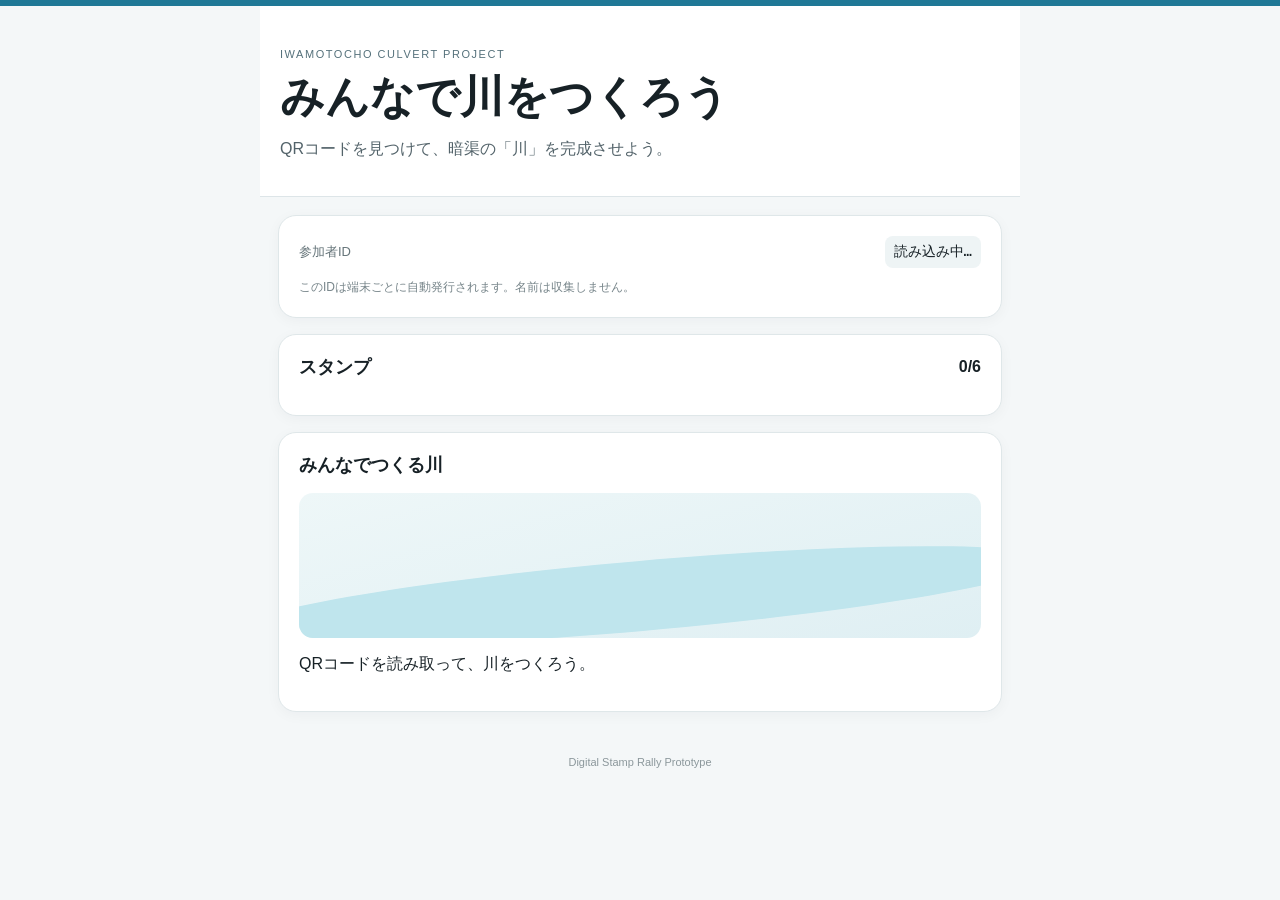
==== index.html @ b782881d "Add files via upload" ====
<!doctype html>
<html lang="ja">
<head>
  <meta charset="utf-8">
  <meta name="viewport" content="width=device-width,initial-scale=1,viewport-fit=cover">
  <meta name="theme-color" content="#ffffff">
  <title>みんなで川をつくろう｜デジタルスタンプラリー</title>
  <link rel="stylesheet" href="style.css">
</head>
<body>
<header class="hero">
  <p class="eyebrow">IWAMOTOCHO CULVERT PROJECT</p>
  <h1>みんなで川をつくろう</h1>
  <p>QRコードを見つけて、暗渠の「川」を完成させよう。</p>
</header>

<main class="container">
  <section class="card">
    <div class="status-row">
      <span>参加者ID</span>
      <code id="participantId">読み込み中…</code>
    </div>
    <p class="small">このIDは端末ごとに自動発行されます。名前は収集しません。</p>
  </section>

  <section class="card">
    <div class="progress-head">
      <h2>スタンプ</h2>
      <strong><span id="count">0</span>/<span id="total">6</span></strong>
    </div>
    <div id="stamps" class="stamps"></div>
  </section>

  <section class="card river-card">
    <h2>みんなでつくる川</h2>
    <div id="river" class="river" aria-label="取得したスタンプに応じて川の要素が増えます"></div>
    <p id="riverMessage">QRコードを読み取って、川をつくろう。</p>
  </section>

  <section id="notice" class="notice hidden"></section>
</main>

<footer>Digital Stamp Rally Prototype</footer>
<script src="js/config.js"></script>
<script src="js/app.js"></script>
</body>
</html>
---- style.css ----
*{box-sizing:border-box}body{margin:0;background:#f4f7f8;color:#172126;font-family:-apple-system,BlinkMacSystemFont,"Hiragino Sans","Yu Gothic",sans-serif}body:before{content:"";display:block;height:6px;background:#1f7896}.hero{padding:42px 20px 34px;background:white;border-bottom:1px solid #dde5e8}.hero,.container{max-width:760px;margin:auto}.eyebrow{font-size:11px;letter-spacing:.14em;color:#55717b;margin:0 0 12px}.hero h1{font-size:clamp(28px,7vw,44px);margin:0 0 12px;line-height:1.15}.hero p:last-child{margin:0;color:#53636a;line-height:1.7}.container{padding:18px}.card{background:#fff;border:1px solid #dfe7e9;border-radius:18px;padding:20px;margin-bottom:16px;box-shadow:0 3px 14px #1020270a}.status-row,.progress-head{display:flex;justify-content:space-between;align-items:center;gap:12px}.status-row span{font-size:13px;color:#66757a}code{font-size:14px;background:#eef4f5;padding:7px 9px;border-radius:8px}.small{font-size:12px;color:#78868b;line-height:1.6;margin:10px 0 0}.progress-head h2,.river-card h2{margin:0;font-size:18px}.stamps{display:grid;grid-template-columns:repeat(3,1fr);gap:10px;margin-top:16px}.stamp{min-height:96px;border:1px dashed #c8d4d8;border-radius:14px;padding:12px;text-align:center;background:#fafcfc}.stamp.got{border-style:solid;background:#edf8fa}.stamp .mark{font-size:27px;display:block;margin-bottom:5px}.stamp strong{display:block;font-size:13px}.stamp small{color:#7b888d}.river{min-height:145px;margin:16px 0 10px;border-radius:14px;background:linear-gradient(165deg,#eef7f8,#dfeff3);position:relative;overflow:hidden}.river:before{content:"";position:absolute;left:-10%;right:-10%;top:47%;height:70px;background:#bfe5ed;border-radius:50%;transform:rotate(-5deg)}.river-item{position:absolute;z-index:2;font-size:30px;transform:translate(-50%,-50%);animation:pop .25s ease-out}.notice{padding:14px 16px;border-radius:12px;background:#fff4d7;border:1px solid #f1d38a;line-height:1.6;font-size:14px}.hidden{display:none}footer{text-align:center;color:#8b979b;font-size:11px;padding:10px 0 28px}@keyframes pop{from{transform:translate(-50%,-50%) scale(.5);opacity:0}to{transform:translate(-50%,-50%) scale(1);opacity:1}}@media(max-width:420px){.stamps{grid-template-columns:repeat(2,1fr)}}
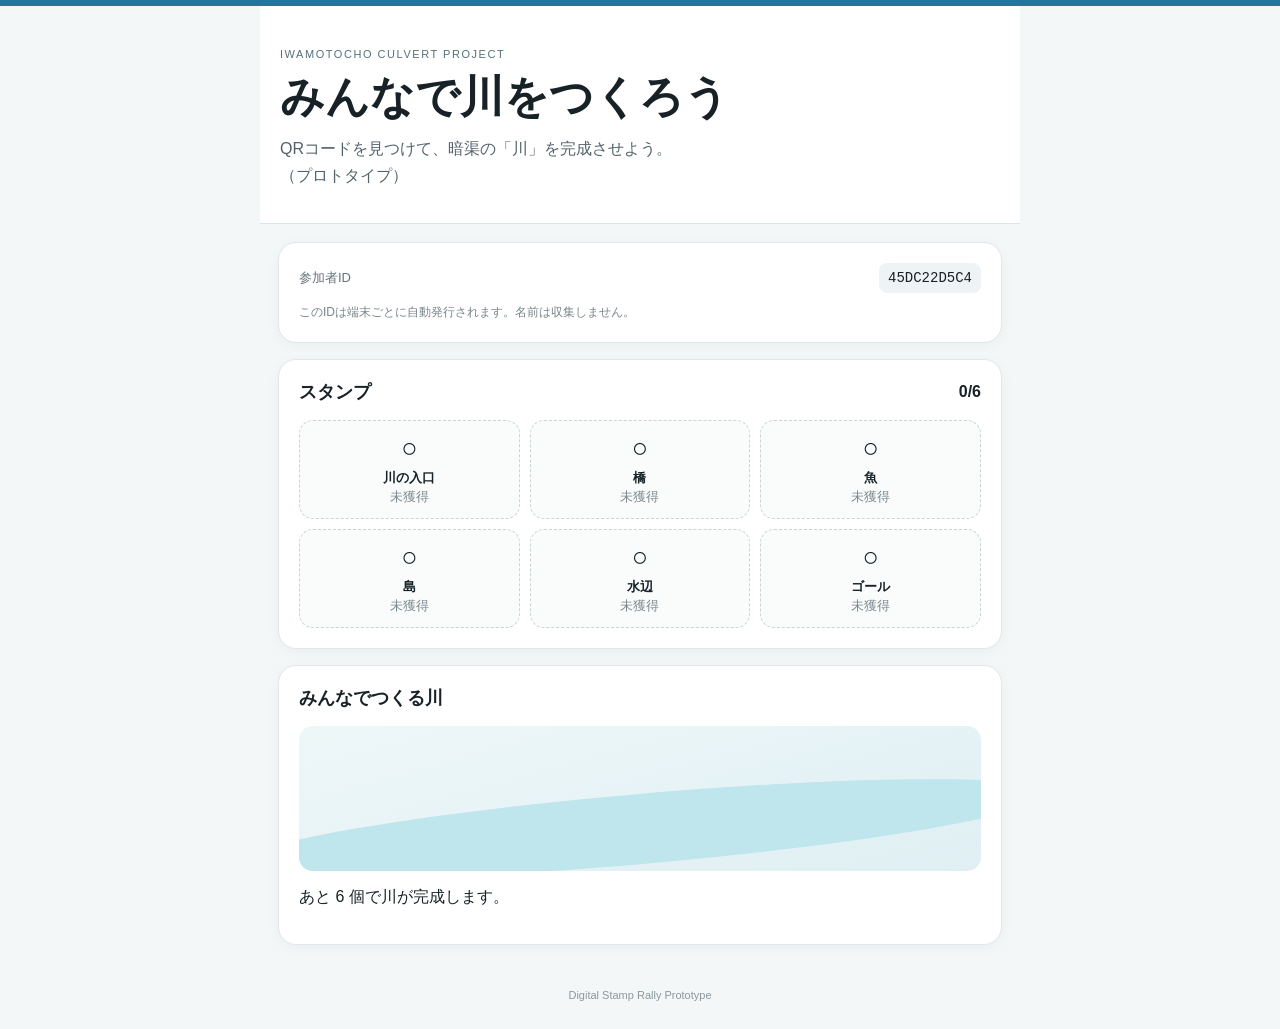
==== commit 7142e97a: "QRL記載、プロトタイプ説明記載" ====
--- a/index.html
+++ b/index.html
@@ -11,7 +11,8 @@
 <header class="hero">
   <p class="eyebrow">IWAMOTOCHO CULVERT PROJECT</p>
   <h1>みんなで川をつくろう</h1>
-  <p>QRコードを見つけて、暗渠の「川」を完成させよう。</p>
+  <p>QRコードを見つけて、暗渠の「川」を完成させよう。<br>
+    （プロトタイプ）</p>
 </header>
 
 <main class="container">
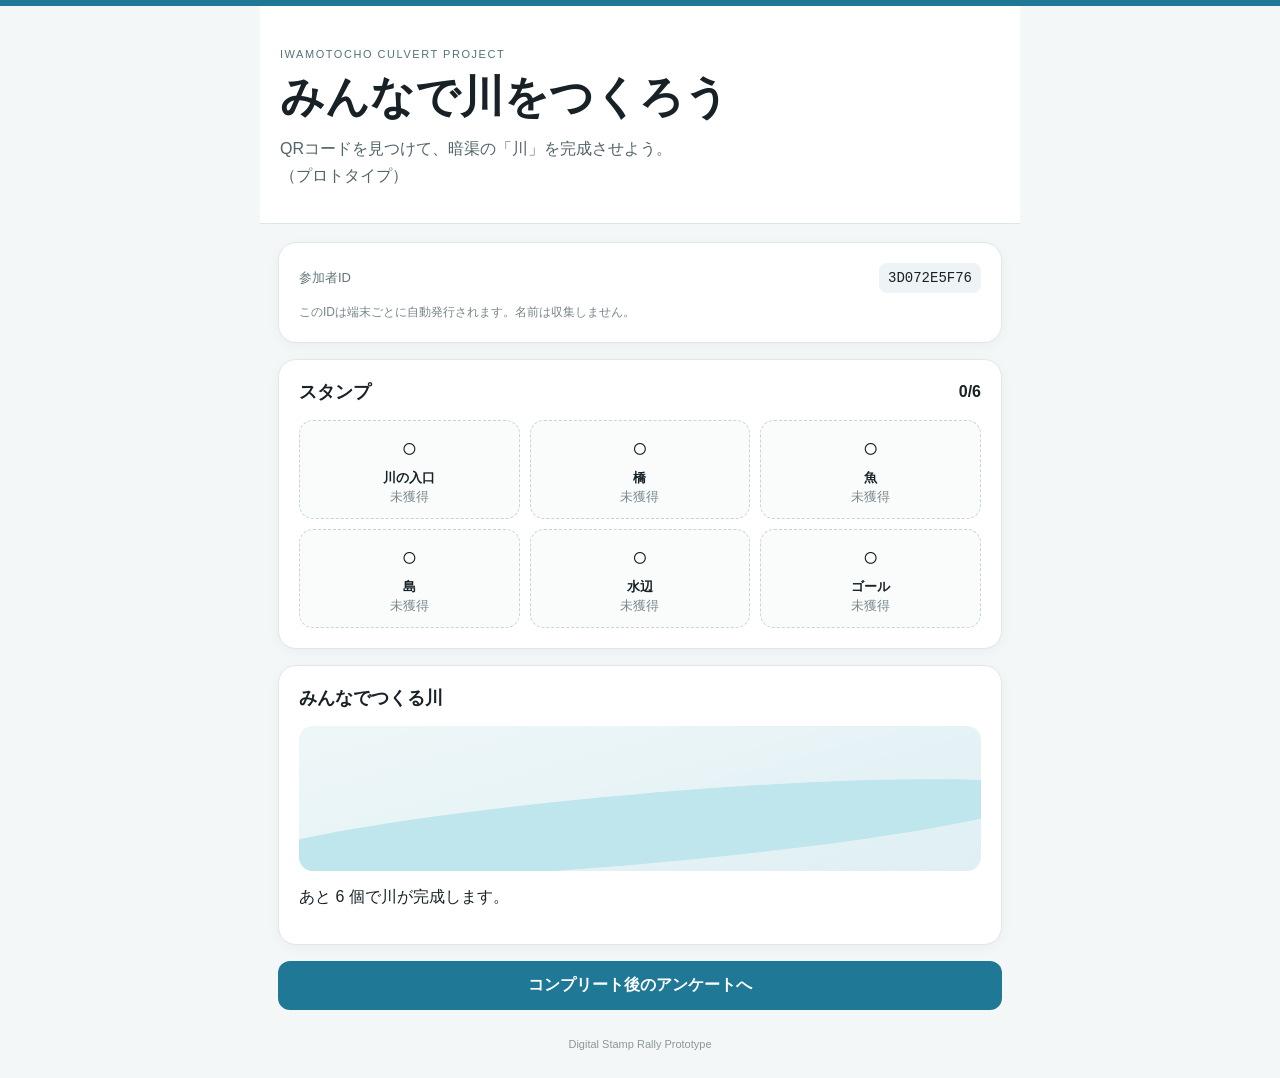
==== commit 59daaeb7: "admin、surveyファイル追加02" ====
--- a/index.html
+++ b/index.html
@@ -39,6 +39,7 @@
   </section>
 
   <section id="notice" class="notice hidden"></section>
+  <a id="surveyLink" class="survey-link hidden" href="" style="display:block;padding:14px 16px;border-radius:12px;background:#1f7896;color:#fff;text-align:center;text-decoration:none;font-weight:700">コンプリート後のアンケートへ</a>
 </main>
 
 <footer>Digital Stamp Rally Prototype</footer>
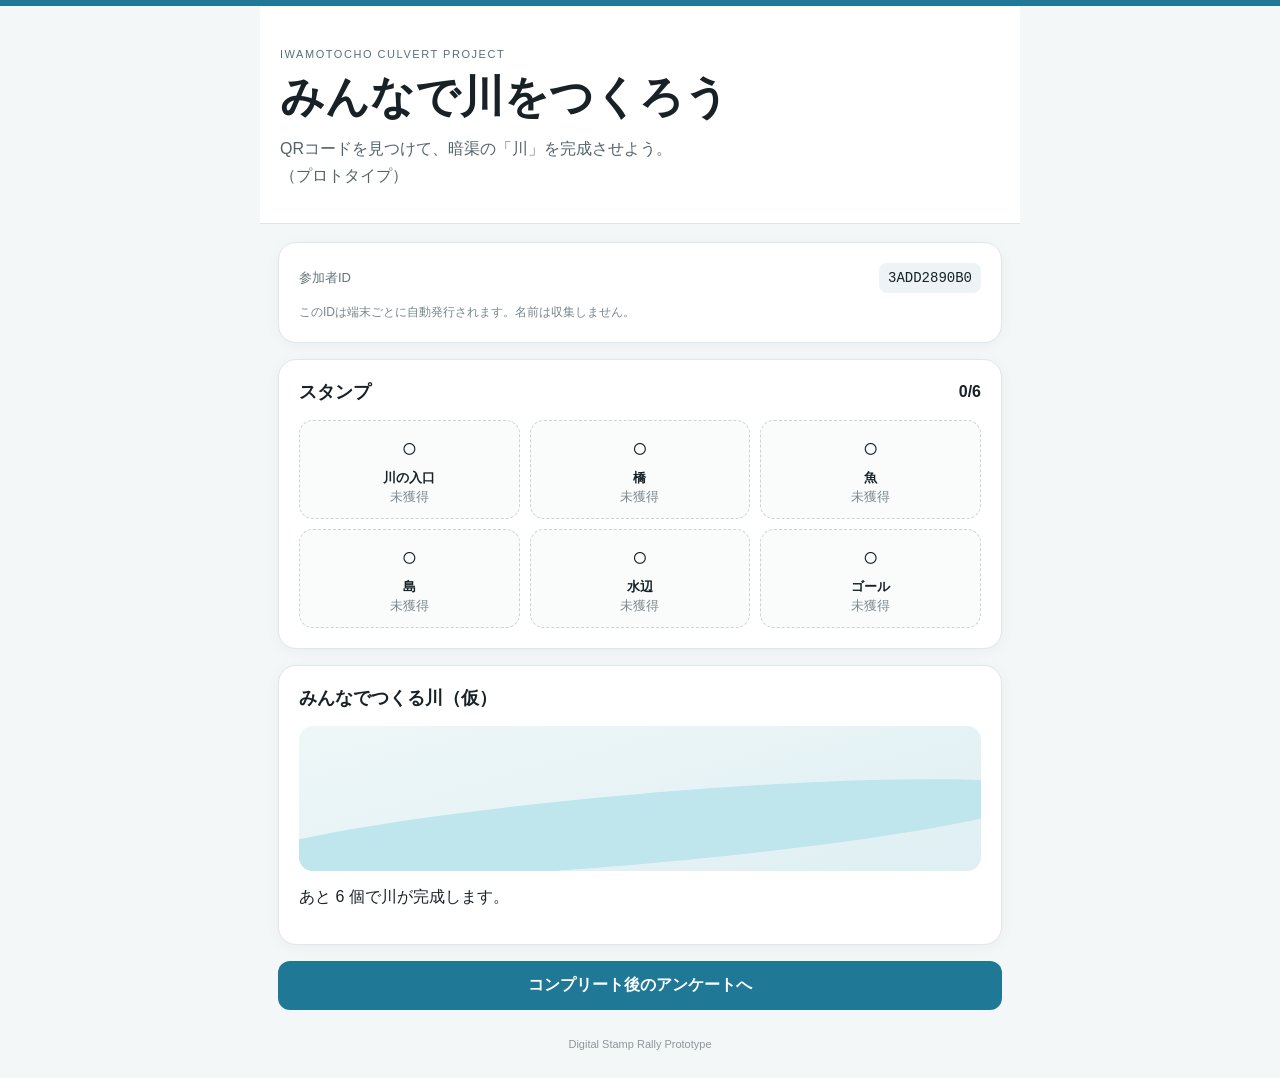
==== commit 2a9d6fc1: "プロトタイプ用調整01" ====
--- a/index.html
+++ b/index.html
@@ -33,7 +33,7 @@
   </section>
 
   <section class="card river-card">
-    <h2>みんなでつくる川</h2>
+    <h2>みんなでつくる川（仮）</h2>
     <div id="river" class="river" aria-label="取得したスタンプに応じて川の要素が増えます"></div>
     <p id="riverMessage">QRコードを読み取って、川をつくろう。</p>
   </section>
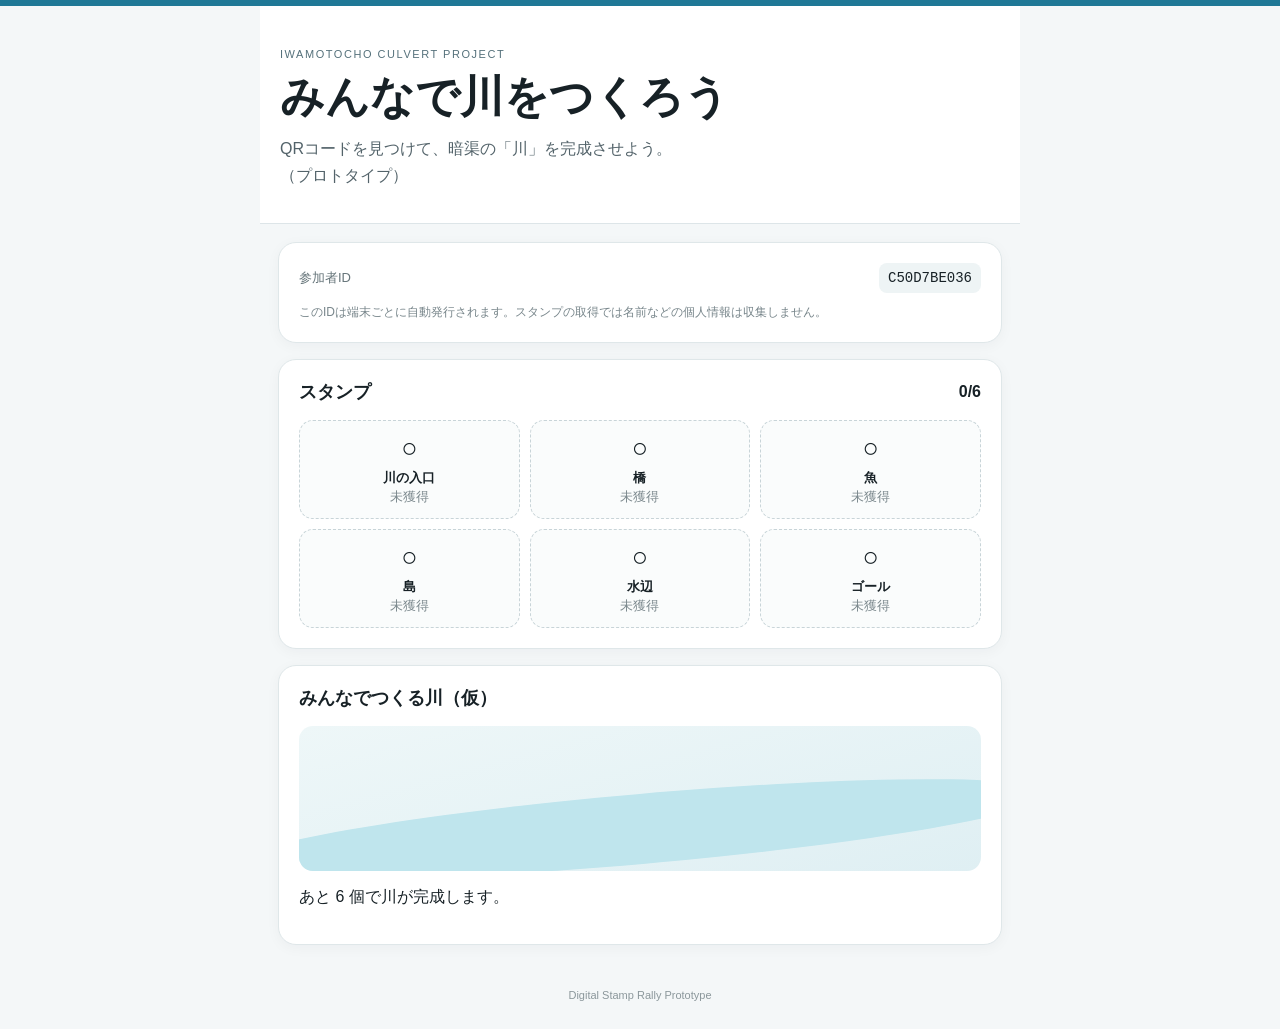
==== commit 10eea527: "微調整01" ====
--- a/index.html
+++ b/index.html
@@ -21,7 +21,7 @@
       <span>参加者ID</span>
       <code id="participantId">読み込み中…</code>
     </div>
-    <p class="small">このIDは端末ごとに自動発行されます。名前は収集しません。</p>
+    <p class="small">このIDは端末ごとに自動発行されます。スタンプの取得では名前などの個人情報は収集しません。</p>
   </section>
 
   <section class="card">
@@ -39,7 +39,7 @@
   </section>
 
   <section id="notice" class="notice hidden"></section>
-  <a id="surveyLink" class="survey-link hidden" href="" style="display:block;padding:14px 16px;border-radius:12px;background:#1f7896;color:#fff;text-align:center;text-decoration:none;font-weight:700">コンプリート後のアンケートへ</a>
+  <a id="surveyLink" class="survey-link hidden" href="survey/">コンプリート後のアンケートへ</a>
 </main>
 
 <footer>Digital Stamp Rally Prototype</footer>
--- a/style.css
+++ b/style.css
@@ -1 +1 @@
-*{box-sizing:border-box}body{margin:0;background:#f4f7f8;color:#172126;font-family:-apple-system,BlinkMacSystemFont,"Hiragino Sans","Yu Gothic",sans-serif}body:before{content:"";display:block;height:6px;background:#1f7896}.hero{padding:42px 20px 34px;background:white;border-bottom:1px solid #dde5e8}.hero,.container{max-width:760px;margin:auto}.eyebrow{font-size:11px;letter-spacing:.14em;color:#55717b;margin:0 0 12px}.hero h1{font-size:clamp(28px,7vw,44px);margin:0 0 12px;line-height:1.15}.hero p:last-child{margin:0;color:#53636a;line-height:1.7}.container{padding:18px}.card{background:#fff;border:1px solid #dfe7e9;border-radius:18px;padding:20px;margin-bottom:16px;box-shadow:0 3px 14px #1020270a}.status-row,.progress-head{display:flex;justify-content:space-between;align-items:center;gap:12px}.status-row span{font-size:13px;color:#66757a}code{font-size:14px;background:#eef4f5;padding:7px 9px;border-radius:8px}.small{font-size:12px;color:#78868b;line-height:1.6;margin:10px 0 0}.progress-head h2,.river-card h2{margin:0;font-size:18px}.stamps{display:grid;grid-template-columns:repeat(3,1fr);gap:10px;margin-top:16px}.stamp{min-height:96px;border:1px dashed #c8d4d8;border-radius:14px;padding:12px;text-align:center;background:#fafcfc}.stamp.got{border-style:solid;background:#edf8fa}.stamp .mark{font-size:27px;display:block;margin-bottom:5px}.stamp strong{display:block;font-size:13px}.stamp small{color:#7b888d}.river{min-height:145px;margin:16px 0 10px;border-radius:14px;background:linear-gradient(165deg,#eef7f8,#dfeff3);position:relative;overflow:hidden}.river:before{content:"";position:absolute;left:-10%;right:-10%;top:47%;height:70px;background:#bfe5ed;border-radius:50%;transform:rotate(-5deg)}.river-item{position:absolute;z-index:2;font-size:30px;transform:translate(-50%,-50%);animation:pop .25s ease-out}.notice{padding:14px 16px;border-radius:12px;background:#fff4d7;border:1px solid #f1d38a;line-height:1.6;font-size:14px}.hidden{display:none}footer{text-align:center;color:#8b979b;font-size:11px;padding:10px 0 28px}@keyframes pop{from{transform:translate(-50%,-50%) scale(.5);opacity:0}to{transform:translate(-50%,-50%) scale(1);opacity:1}}@media(max-width:420px){.stamps{grid-template-columns:repeat(2,1fr)}}
+*{box-sizing:border-box}body{margin:0;background:#f4f7f8;color:#172126;font-family:-apple-system,BlinkMacSystemFont,"Hiragino Sans","Yu Gothic",sans-serif}body:before{content:"";display:block;height:6px;background:#1f7896}.hero{padding:42px 20px 34px;background:white;border-bottom:1px solid #dde5e8}.hero,.container{max-width:760px;margin:auto}.eyebrow{font-size:11px;letter-spacing:.14em;color:#55717b;margin:0 0 12px}.hero h1{font-size:clamp(28px,7vw,44px);margin:0 0 12px;line-height:1.15}.hero p:last-child{margin:0;color:#53636a;line-height:1.7}.container{padding:18px}.card{background:#fff;border:1px solid #dfe7e9;border-radius:18px;padding:20px;margin-bottom:16px;box-shadow:0 3px 14px #1020270a}.status-row,.progress-head{display:flex;justify-content:space-between;align-items:center;gap:12px}.status-row span{font-size:13px;color:#66757a}code{font-size:14px;background:#eef4f5;padding:7px 9px;border-radius:8px}.small{font-size:12px;color:#78868b;line-height:1.6;margin:10px 0 0}.progress-head h2,.river-card h2{margin:0;font-size:18px}.stamps{display:grid;grid-template-columns:repeat(3,1fr);gap:10px;margin-top:16px}.stamp{min-height:96px;border:1px dashed #c8d4d8;border-radius:14px;padding:12px;text-align:center;background:#fafcfc}.stamp.got{border-style:solid;background:#edf8fa}.stamp .mark{font-size:27px;display:block;margin-bottom:5px}.stamp strong{display:block;font-size:13px}.stamp small{color:#7b888d}.river{min-height:145px;margin:16px 0 10px;border-radius:14px;background:linear-gradient(165deg,#eef7f8,#dfeff3);position:relative;overflow:hidden}.river:before{content:"";position:absolute;left:-10%;right:-10%;top:47%;height:70px;background:#bfe5ed;border-radius:50%;transform:rotate(-5deg)}.river-item{position:absolute;z-index:2;font-size:30px;transform:translate(-50%,-50%);animation:pop .25s ease-out}.notice{padding:14px 16px;border-radius:12px;background:#fff4d7;border:1px solid #f1d38a;line-height:1.6;font-size:14px}.survey-link{display:block;padding:14px 16px;border-radius:12px;background:#1f7896;color:#fff;text-align:center;text-decoration:none;font-weight:700}.hidden,.survey-link.hidden{display:none}footer{text-align:center;color:#8b979b;font-size:11px;padding:10px 0 28px}@keyframes pop{from{transform:translate(-50%,-50%) scale(.5);opacity:0}to{transform:translate(-50%,-50%) scale(1);opacity:1}}@media(max-width:420px){.stamps{grid-template-columns:repeat(2,1fr)}}
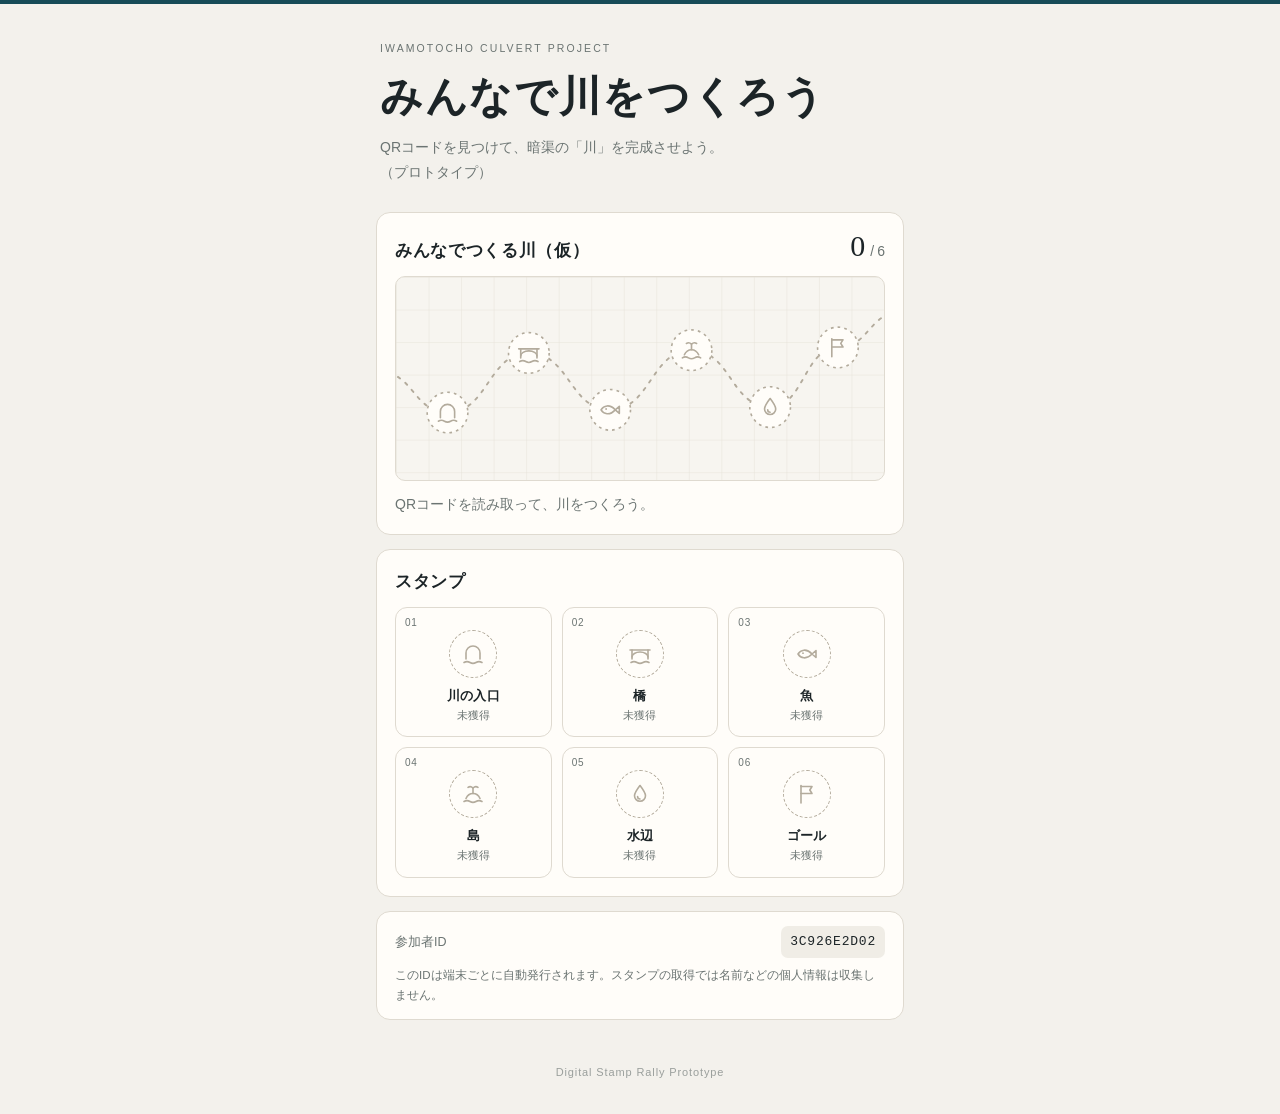
==== commit 2d176720: "プロトタイプ用調整03" ====
--- a/index.html
+++ b/index.html
@@ -3,43 +3,58 @@
 <head>
   <meta charset="utf-8">
   <meta name="viewport" content="width=device-width,initial-scale=1,viewport-fit=cover">
-  <meta name="theme-color" content="#ffffff">
+  <meta name="theme-color" content="#f3f1ec">
   <title>みんなで川をつくろう｜デジタルスタンプラリー</title>
   <link rel="stylesheet" href="style.css">
 </head>
 <body>
+<!-- スタンプのアイコン（線画）。スタンプ枠と川の図で共通に使います。 -->
+<svg class="icon-defs" aria-hidden="true" focusable="false">
+  <symbol id="icon-river" viewBox="0 0 24 24" fill="none" stroke="currentColor" stroke-width="1.6" stroke-linecap="round" stroke-linejoin="round"><path d="M5 17v-6a7 7 0 0 1 14 0v6"/><path d="M3 20.5c2-1.2 4-1.2 6 0s4 1.2 6 0 4-1.2 6 0"/></symbol>
+  <symbol id="icon-bridge" viewBox="0 0 24 24" fill="none" stroke="currentColor" stroke-width="1.6" stroke-linecap="round" stroke-linejoin="round"><path d="M2 8h20"/><path d="M4 8v9M20 8v9"/><path d="M4 15a8 5 0 0 1 16 0"/><path d="M3 20.5c2-1.2 4-1.2 6 0s4 1.2 6 0 4-1.2 6 0"/></symbol>
+  <symbol id="icon-fish" viewBox="0 0 24 24" fill="none" stroke="currentColor" stroke-width="1.6" stroke-linecap="round" stroke-linejoin="round"><path d="M3 12c2.5-4.2 8.5-6 14 0-5.5 6-11.5 4.2-14 0z"/><path d="M17 12l4-3.5v7z"/><circle cx="8" cy="11.2" r=".9" fill="currentColor" stroke="none"/></symbol>
+  <symbol id="icon-island" viewBox="0 0 24 24" fill="none" stroke="currentColor" stroke-width="1.6" stroke-linecap="round" stroke-linejoin="round"><path d="M5 16.5c1.5-3.5 4-5 7-5s5.5 1.5 7 5"/><path d="M12 11.5V6"/><path d="M12 6c-1.6-1.5-3.5-1.6-5-.6M12 6c1.6-1.5 3.5-1.6 5-.6"/><path d="M3 19.5c2-1.2 4-1.2 6 0s4 1.2 6 0 4-1.2 6 0"/></symbol>
+  <symbol id="icon-water" viewBox="0 0 24 24" fill="none" stroke="currentColor" stroke-width="1.6" stroke-linecap="round" stroke-linejoin="round"><path d="M12 3.5c3.2 4.2 5.5 7.2 5.5 10.3a5.5 5.5 0 0 1-11 0c0-3.1 2.3-6.1 5.5-10.3z"/><path d="M9.6 14.6a2.4 2.4 0 0 0 2.4 2.4"/></symbol>
+  <symbol id="icon-goal" viewBox="0 0 24 24" fill="none" stroke="currentColor" stroke-width="1.6" stroke-linecap="round" stroke-linejoin="round"><path d="M6 21V3.5"/><path d="M6 4.5h11l-2.2 3.5 2.2 3.5H6"/></symbol>
+</svg>
+
 <header class="hero">
   <p class="eyebrow">IWAMOTOCHO CULVERT PROJECT</p>
   <h1>みんなで川をつくろう</h1>
-  <p>QRコードを見つけて、暗渠の「川」を完成させよう。<br>
+  <p class="lead">QRコードを見つけて、暗渠の「川」を完成させよう。<br>
     （プロトタイプ）</p>
 </header>
 
 <main class="container">
+  <!-- QRを読み取った結果（獲得・獲得済み・通信エラー・完成） -->
+  <section id="scanResult" class="scan-result" role="status" aria-live="polite" hidden></section>
+
+  <section class="card river-card">
+    <div class="card-head">
+      <h2>みんなでつくる川（仮）</h2>
+      <p class="progress" aria-label="獲得したスタンプの数"><span id="count" class="count">0</span><span class="of">/</span><span id="total">6</span></p>
+    </div>
+    <div id="river" class="river"></div>
+    <p id="riverMessage" class="river-message">QRコードを読み取って、川をつくろう。</p>
+  </section>
+
+  <a id="surveyLink" class="survey-link hidden" href="survey/">
+    <span class="survey-link-title">アンケートに回答する</span>
+    <span class="survey-link-sub">コンプリートした方へ。景品の応募もこちらから</span>
+  </a>
+
   <section class="card">
+    <div class="card-head"><h2>スタンプ</h2></div>
+    <div id="stamps" class="stamps"></div>
+  </section>
+
+  <section class="card id-card">
     <div class="status-row">
       <span>参加者ID</span>
       <code id="participantId">読み込み中…</code>
     </div>
     <p class="small">このIDは端末ごとに自動発行されます。スタンプの取得では名前などの個人情報は収集しません。</p>
   </section>
-
-  <section class="card">
-    <div class="progress-head">
-      <h2>スタンプ</h2>
-      <strong><span id="count">0</span>/<span id="total">6</span></strong>
-    </div>
-    <div id="stamps" class="stamps"></div>
-  </section>
-
-  <section class="card river-card">
-    <h2>みんなでつくる川（仮）</h2>
-    <div id="river" class="river" aria-label="取得したスタンプに応じて川の要素が増えます"></div>
-    <p id="riverMessage">QRコードを読み取って、川をつくろう。</p>
-  </section>
-
-  <section id="notice" class="notice hidden"></section>
-  <a id="surveyLink" class="survey-link hidden" href="survey/">コンプリート後のアンケートへ</a>
 </main>
 
 <footer>Digital Stamp Rally Prototype</footer>
--- a/style.css
+++ b/style.css
@@ -1 +1,141 @@
-*{box-sizing:border-box}body{margin:0;background:#f4f7f8;color:#172126;font-family:-apple-system,BlinkMacSystemFont,"Hiragino Sans","Yu Gothic",sans-serif}body:before{content:"";display:block;height:6px;background:#1f7896}.hero{padding:42px 20px 34px;background:white;border-bottom:1px solid #dde5e8}.hero,.container{max-width:760px;margin:auto}.eyebrow{font-size:11px;letter-spacing:.14em;color:#55717b;margin:0 0 12px}.hero h1{font-size:clamp(28px,7vw,44px);margin:0 0 12px;line-height:1.15}.hero p:last-child{margin:0;color:#53636a;line-height:1.7}.container{padding:18px}.card{background:#fff;border:1px solid #dfe7e9;border-radius:18px;padding:20px;margin-bottom:16px;box-shadow:0 3px 14px #1020270a}.status-row,.progress-head{display:flex;justify-content:space-between;align-items:center;gap:12px}.status-row span{font-size:13px;color:#66757a}code{font-size:14px;background:#eef4f5;padding:7px 9px;border-radius:8px}.small{font-size:12px;color:#78868b;line-height:1.6;margin:10px 0 0}.progress-head h2,.river-card h2{margin:0;font-size:18px}.stamps{display:grid;grid-template-columns:repeat(3,1fr);gap:10px;margin-top:16px}.stamp{min-height:96px;border:1px dashed #c8d4d8;border-radius:14px;padding:12px;text-align:center;background:#fafcfc}.stamp.got{border-style:solid;background:#edf8fa}.stamp .mark{font-size:27px;display:block;margin-bottom:5px}.stamp strong{display:block;font-size:13px}.stamp small{color:#7b888d}.river{min-height:145px;margin:16px 0 10px;border-radius:14px;background:linear-gradient(165deg,#eef7f8,#dfeff3);position:relative;overflow:hidden}.river:before{content:"";position:absolute;left:-10%;right:-10%;top:47%;height:70px;background:#bfe5ed;border-radius:50%;transform:rotate(-5deg)}.river-item{position:absolute;z-index:2;font-size:30px;transform:translate(-50%,-50%);animation:pop .25s ease-out}.notice{padding:14px 16px;border-radius:12px;background:#fff4d7;border:1px solid #f1d38a;line-height:1.6;font-size:14px}.survey-link{display:block;padding:14px 16px;border-radius:12px;background:#1f7896;color:#fff;text-align:center;text-decoration:none;font-weight:700}.hidden,.survey-link.hidden{display:none}footer{text-align:center;color:#8b979b;font-size:11px;padding:10px 0 28px}@keyframes pop{from{transform:translate(-50%,-50%) scale(.5);opacity:0}to{transform:translate(-50%,-50%) scale(1);opacity:1}}@media(max-width:420px){.stamps{grid-template-columns:repeat(2,1fr)}}
+:root{
+  --paper:#f3f1ec;--surface:#fffdf9;--ink:#1c2427;--muted:#6b7472;--line:#dfdad0;--stone:#b3ab9c;--grid:#e7e3da;
+  --water:#2a7b8e;--water-deep:#174b57;--water-soft:#dcecef;--amber:#8a5a10;--amber-soft:#f8efdc;--amber-line:#e7cf9f;
+  --serif:"Hiragino Mincho ProN","Yu Mincho","YuMincho","Noto Serif JP",serif;
+  --sans:-apple-system,BlinkMacSystemFont,"Hiragino Sans","Yu Gothic","Noto Sans JP",sans-serif;
+  --ease:cubic-bezier(.2,.8,.2,1);
+  color-scheme:light;
+}
+*{box-sizing:border-box}
+body{margin:0;background:var(--paper);color:var(--ink);font-family:var(--sans);line-height:1.6;-webkit-text-size-adjust:100%;-webkit-tap-highlight-color:transparent}
+body:before{content:"";display:block;height:4px;background:var(--water-deep)}
+.icon-defs{position:absolute;width:0;height:0;overflow:hidden}
+.hidden{display:none}
+
+/* ヘッダー */
+.hero{max-width:560px;margin:auto;padding:36px 20px 22px}
+.eyebrow{font-size:10.5px;letter-spacing:.2em;color:var(--muted);margin:0 0 14px}
+.hero h1{font-family:var(--serif);font-weight:600;font-size:clamp(30px,8.4vw,42px);letter-spacing:.04em;line-height:1.25;margin:0 0 12px}
+.hero .lead{margin:0;color:var(--muted);font-size:14px;line-height:1.8}
+
+.container{max-width:560px;margin:auto;padding:4px 16px 24px}
+.card{background:var(--surface);border:1px solid var(--line);border-radius:14px;padding:18px;margin-bottom:14px}
+.card-head{display:flex;justify-content:space-between;align-items:baseline;gap:12px;margin-bottom:12px}
+.card-head h2{font-family:var(--serif);font-weight:600;font-size:17px;letter-spacing:.04em;margin:0}
+
+/* 獲得数 */
+.progress{margin:0;font-variant-numeric:tabular-nums;color:var(--muted);font-size:14px;white-space:nowrap}
+.progress .count{display:inline-block;font-family:var(--serif);font-size:30px;line-height:1;color:var(--ink);margin-right:2px}
+.progress .of{margin:0 3px}
+.count.bump{animation:bump .6s var(--ease)}
+
+/* 川の図：点線が暗渠、獲得した区間に水が現れる */
+.river{border-radius:10px;background:#f7f5f0;border:1px solid var(--line);overflow:hidden}
+.river svg{display:block;width:100%;height:auto}
+.river .grid{fill:none;stroke:var(--grid);stroke-width:.8}
+.river .culvert{fill:none;stroke:var(--stone);stroke-width:1.4;stroke-dasharray:2 5;stroke-linecap:round}
+.river .water{fill:none;stroke:var(--water);stroke-width:7;stroke-linecap:round;opacity:.92}
+.river .water.is-new{stroke-dasharray:1;stroke-dashoffset:1;animation:reveal 1s .15s var(--ease) forwards}
+.river .water.outflow.is-new{animation-delay:.9s}
+.river .flow{fill:none;stroke:#fff;stroke-width:1.6;stroke-linecap:round;stroke-dasharray:.02 .03;opacity:.75;animation:flow 14s linear infinite}
+.river .flow.is-new{opacity:0;animation:flow 14s linear infinite,fade-in .8s 1.5s forwards}
+.river .node{color:var(--stone);transform-box:fill-box;transform-origin:center}
+.river .disc{fill:var(--surface);stroke:var(--stone);stroke-width:1.2;stroke-dasharray:2 3}
+.river .halo{fill:none;stroke:var(--water);stroke-width:2;opacity:0;transform-box:fill-box;transform-origin:center}
+.river .node.got{color:#fff}
+.river .node.got .disc{fill:var(--water-deep);stroke:var(--surface);stroke-width:2;stroke-dasharray:none}
+.river .node.is-new{animation:press .7s var(--ease) both}
+.river .node.is-new .halo{animation:halo 1.3s .25s ease-out}
+.river .node.is-again{animation:nudge .9s ease}
+.river-message{margin:12px 0 0;font-size:14px;color:var(--muted)}
+.river.is-complete+.river-message{color:var(--water-deep);font-family:var(--serif);font-weight:600;font-size:16px}
+
+/* スタンプ枠 */
+.stamps{display:grid;grid-template-columns:repeat(3,1fr);gap:10px}
+.stamp{position:relative;padding:22px 6px 12px;border:1px solid var(--line);border-radius:12px;background:var(--surface);text-align:center;transition:border-color .3s}
+.stamp-no{position:absolute;top:7px;left:9px;font-size:10px;letter-spacing:.08em;color:var(--muted);font-variant-numeric:tabular-nums}
+.seal{width:48px;height:48px;margin:0 auto 8px;border-radius:50%;border:1.2px dashed var(--stone);display:grid;place-items:center;color:var(--stone)}
+.seal .icon{width:24px;height:24px}
+.stamp strong{display:block;font-size:13px;font-weight:600;letter-spacing:.02em}
+.stamp small{display:block;font-size:11px;color:var(--muted)}
+.stamp.got .seal{border:none;background:var(--water-deep);color:#fff}
+.stamp.got small{color:var(--water)}
+.stamp.is-new{border-color:var(--water);animation:ring 1.4s .2s ease-out}
+.stamp.is-new .seal{animation:press .7s var(--ease) both}
+.stamp.is-new:after,.stamp.is-again:after{position:absolute;top:7px;right:8px;font-size:9.5px;font-weight:700;letter-spacing:.1em}
+.stamp.is-new:after{content:"NEW";color:var(--water)}
+.stamp.is-again{border-color:var(--ink);animation:again 1.6s ease}
+.stamp.is-again:after{content:"再読取";color:var(--muted);letter-spacing:.04em}
+
+/* 読み取り結果パネル */
+.scan-result{position:relative;margin:4px 0 14px;padding:18px 18px 16px;border-radius:14px;background:var(--surface);border:1px solid var(--line);animation:rise .45s var(--ease)}
+.scan-result.settled{animation:none}
+.sr-main{display:flex;gap:14px;align-items:flex-start;padding-right:28px}
+.sr-seal{flex:none;width:56px;height:56px;border-radius:50%;display:grid;place-items:center;background:var(--water-deep);color:#fff}
+.sr-seal .icon{width:28px;height:28px}
+.sr-kicker{margin:2px 0 4px;font-size:11px;font-weight:700;letter-spacing:.14em;color:var(--water)}
+.sr-title{margin:0;font-family:var(--serif);font-weight:600;font-size:19px;line-height:1.45}
+.sr-body{margin:6px 0 0;font-size:13.5px;color:var(--muted)}
+.sr-title,.sr-body{word-break:auto-phrase}
+.ph{display:inline-block}
+.sr-close{position:absolute;top:10px;right:10px;width:36px;height:36px;border:0;border-radius:50%;background:transparent;color:var(--muted);font-size:20px;line-height:1;cursor:pointer}
+.sr-sync{display:flex;align-items:center;gap:8px;margin:14px 0 0;padding-top:12px;border-top:1px solid var(--line);font-size:12.5px;color:var(--muted)}
+.sr-sync:before{content:"";flex:none;width:7px;height:7px;border-radius:50%;background:var(--stone)}
+.sr-sync[data-state=saving]:before{animation:blink 1s ease-in-out infinite}
+.sr-sync[data-state=saved]:before{background:var(--water)}
+.sr-sync[data-state=failed]:before{background:var(--amber)}
+.sr-error{margin:12px 0 0;padding:12px 14px;border-radius:10px;background:var(--amber-soft);border:1px solid var(--amber-line);font-size:13px;color:#4a3a1c}
+.sr-error strong{display:block;margin-bottom:2px;color:var(--amber)}
+.sr-error p{margin:0}
+.sr-retry,.sr-cta{display:block;width:100%;margin-top:12px;padding:13px 16px;border-radius:10px;font:inherit;font-weight:700;font-size:15px;text-align:center;text-decoration:none;cursor:pointer}
+.sr-retry{border:1px solid var(--amber);background:var(--surface);color:var(--amber)}
+.sr-cta{border:0;background:var(--water-deep);color:#fff}
+.scan-result[data-tone=new]{border-color:var(--water);box-shadow:inset 3px 0 0 var(--water)}
+.scan-result[data-tone=new]:not(.settled) .sr-seal{animation:press .7s .1s var(--ease) both}
+.scan-result[data-tone=again] .sr-seal{background:transparent;border:1.5px solid var(--ink);color:var(--ink)}
+.scan-result[data-tone=again] .sr-kicker{color:var(--muted)}
+.scan-result[data-tone=info] .sr-seal,.scan-result[data-tone=error] .sr-seal{background:var(--amber-soft);color:var(--amber);font-family:var(--serif);font-size:24px;font-weight:600}
+.scan-result[data-tone=info] .sr-kicker,.scan-result[data-tone=error] .sr-kicker{color:var(--amber)}
+.scan-result[data-tone=complete]{background:var(--water-deep);border-color:var(--water-deep);color:#fff;overflow:hidden}
+.scan-result[data-tone=complete]:after{content:"";position:absolute;left:-10%;right:-10%;bottom:-38px;height:60px;border-top:1.5px solid rgba(255,255,255,.28);border-radius:50%;animation:wave 1.4s .2s var(--ease) both;pointer-events:none}
+.scan-result[data-tone=complete] .sr-seal{background:#fff;color:var(--water-deep)}
+.scan-result[data-tone=complete]:not(.settled) .sr-seal{animation:press .7s .1s var(--ease) both}
+.scan-result[data-tone=complete] .sr-kicker{color:#9fd3dd}
+.scan-result[data-tone=complete] .sr-title{font-size:23px}
+.scan-result[data-tone=complete] .sr-body,.scan-result[data-tone=complete] .sr-sync,.scan-result[data-tone=complete] .sr-close{color:#d5e7ea}
+.scan-result[data-tone=complete] .sr-sync{border-color:rgba(255,255,255,.18)}
+.scan-result[data-tone=complete] .sr-cta{background:#fff;color:var(--water-deep)}
+
+/* アンケートへの導線 */
+.survey-link{display:block;margin-bottom:14px;padding:16px 46px 16px 18px;border-radius:14px;background:var(--water-deep);color:#fff;text-decoration:none;position:relative}
+.survey-link:after{content:"→";position:absolute;right:18px;top:50%;transform:translateY(-50%);font-size:18px}
+.survey-link-title{display:block;font-weight:700;font-size:16px}
+.survey-link-sub{display:block;font-size:12px;color:#c9dfe3;margin-top:2px}
+.survey-link.hidden{display:none}
+
+/* 参加者ID */
+.id-card{padding:14px 18px}
+.status-row{display:flex;justify-content:space-between;align-items:center;gap:12px}
+.status-row span{font-size:12.5px;color:var(--muted)}
+code{font-size:13px;letter-spacing:.06em;background:#f0ede6;padding:6px 9px;border-radius:7px}
+.small{font-size:11.5px;color:var(--muted);line-height:1.7;margin:8px 0 0}
+footer{text-align:center;color:#9a9f9c;font-size:11px;letter-spacing:.08em;padding:6px 0 32px}
+
+@keyframes press{0%{transform:scale(1.55) rotate(-12deg);opacity:0}55%{transform:scale(.94) rotate(2deg);opacity:1}100%{transform:none;opacity:1}}
+@keyframes halo{0%{opacity:.7;transform:scale(1)}100%{opacity:0;transform:scale(2.4)}}
+@keyframes ring{0%{box-shadow:0 0 0 0 rgba(42,123,142,.45)}100%{box-shadow:0 0 0 12px rgba(42,123,142,0)}}
+@keyframes again{0%,100%{box-shadow:0 0 0 0 rgba(28,36,39,0)}25%{box-shadow:0 0 0 4px rgba(28,36,39,.12)}}
+@keyframes nudge{0%,100%{transform:none}30%{transform:scale(1.12)}}
+@keyframes bump{0%{transform:translateY(45%);opacity:0}100%{transform:none;opacity:1}}
+@keyframes rise{from{transform:translateY(10px);opacity:0}to{transform:none;opacity:1}}
+@keyframes reveal{to{stroke-dashoffset:0}}
+@keyframes flow{to{stroke-dashoffset:-1}}
+@keyframes fade-in{to{opacity:.75}}
+@keyframes wave{from{transform:translateY(30px);opacity:0}to{transform:none;opacity:1}}
+@keyframes blink{50%{opacity:.25}}
+
+@media(max-width:340px){.stamps{grid-template-columns:repeat(2,1fr)}}
+@media(prefers-reduced-motion:reduce){
+  *,*:before,*:after{animation-duration:.01ms!important;animation-delay:0s!important;animation-iteration-count:1!important;transition:none!important}
+  .river .water.is-new{stroke-dashoffset:0}
+}
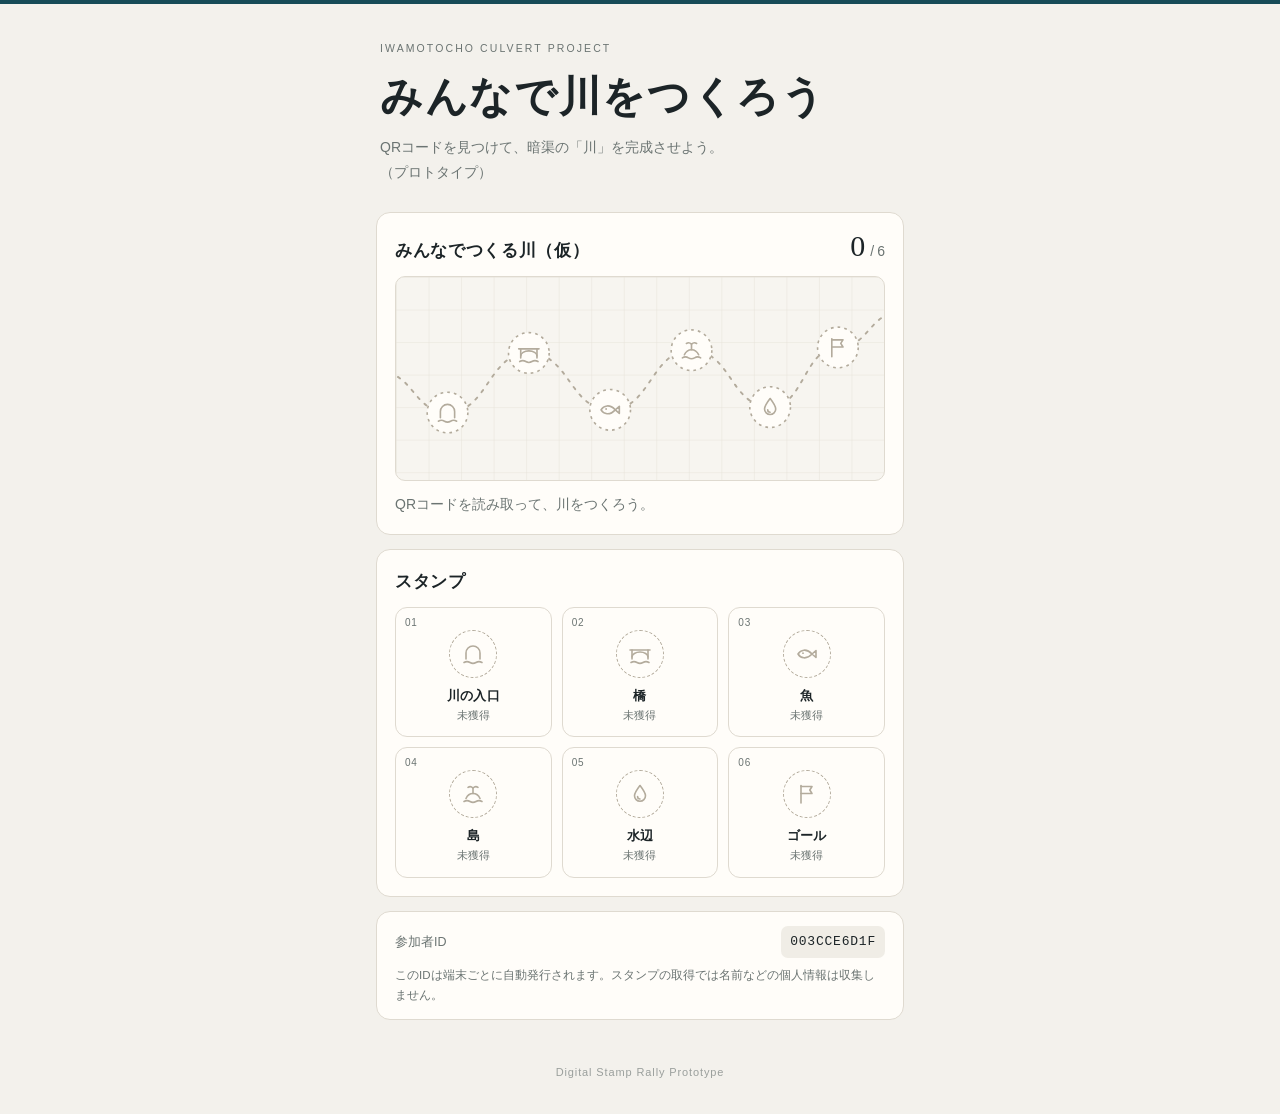
==== commit e652a1d4: "プロトタイプ用調整04" ====
--- a/index.html
+++ b/index.html
@@ -20,8 +20,8 @@
 
 <header class="hero">
   <p class="eyebrow">IWAMOTOCHO CULVERT PROJECT</p>
-  <h1>みんなで川をつくろう</h1>
-  <p class="lead">QRコードを見つけて、暗渠の「川」を完成させよう。<br>
+  <h1><span class="ph">みんなで</span><span class="ph">川をつくろう</span></h1>
+  <p class="lead"><span class="ph">QRコードを見つけて、</span><span class="ph">暗渠の「川」を</span><span class="ph">完成させよう。</span><br>
     （プロトタイプ）</p>
 </header>
 
--- a/style.css
+++ b/style.css
@@ -9,13 +9,15 @@
 *{box-sizing:border-box}
 body{margin:0;background:var(--paper);color:var(--ink);font-family:var(--sans);line-height:1.6;-webkit-text-size-adjust:100%;-webkit-tap-highlight-color:transparent}
 body:before{content:"";display:block;height:4px;background:var(--water-deep)}
+body{padding:0 env(safe-area-inset-right) env(safe-area-inset-bottom) env(safe-area-inset-left)}
+.ph{display:inline-block}
 .icon-defs{position:absolute;width:0;height:0;overflow:hidden}
 .hidden{display:none}
 
 /* ヘッダー */
 .hero{max-width:560px;margin:auto;padding:36px 20px 22px}
 .eyebrow{font-size:10.5px;letter-spacing:.2em;color:var(--muted);margin:0 0 14px}
-.hero h1{font-family:var(--serif);font-weight:600;font-size:clamp(30px,8.4vw,42px);letter-spacing:.04em;line-height:1.25;margin:0 0 12px}
+.hero h1{font-family:var(--serif);font-weight:600;font-size:clamp(27px,8.4vw,42px);letter-spacing:.04em;line-height:1.25;margin:0 0 12px}
 .hero .lead{margin:0;color:var(--muted);font-size:14px;line-height:1.8}
 
 .container{max-width:560px;margin:auto;padding:4px 16px 24px}
@@ -70,15 +72,15 @@
 /* 読み取り結果パネル */
 .scan-result{position:relative;margin:4px 0 14px;padding:18px 18px 16px;border-radius:14px;background:var(--surface);border:1px solid var(--line);animation:rise .45s var(--ease)}
 .scan-result.settled{animation:none}
-.sr-main{display:flex;gap:14px;align-items:flex-start;padding-right:28px}
+.sr-main{display:flex;gap:14px;align-items:flex-start;padding-right:30px}
+.sr-main>div{min-width:0}
 .sr-seal{flex:none;width:56px;height:56px;border-radius:50%;display:grid;place-items:center;background:var(--water-deep);color:#fff}
 .sr-seal .icon{width:28px;height:28px}
 .sr-kicker{margin:2px 0 4px;font-size:11px;font-weight:700;letter-spacing:.14em;color:var(--water)}
 .sr-title{margin:0;font-family:var(--serif);font-weight:600;font-size:19px;line-height:1.45}
 .sr-body{margin:6px 0 0;font-size:13.5px;color:var(--muted)}
 .sr-title,.sr-body{word-break:auto-phrase}
-.ph{display:inline-block}
-.sr-close{position:absolute;top:10px;right:10px;width:36px;height:36px;border:0;border-radius:50%;background:transparent;color:var(--muted);font-size:20px;line-height:1;cursor:pointer}
+.sr-close{position:absolute;top:6px;right:6px;width:44px;height:44px;border:0;border-radius:50%;background:transparent;color:var(--muted);font-size:20px;line-height:1;cursor:pointer}
 .sr-sync{display:flex;align-items:center;gap:8px;margin:14px 0 0;padding-top:12px;border-top:1px solid var(--line);font-size:12.5px;color:var(--muted)}
 .sr-sync:before{content:"";flex:none;width:7px;height:7px;border-radius:50%;background:var(--stone)}
 .sr-sync[data-state=saving]:before{animation:blink 1s ease-in-out infinite}
@@ -135,6 +137,14 @@
 @keyframes blink{50%{opacity:.25}}
 
 @media(max-width:340px){.stamps{grid-template-columns:repeat(2,1fr)}}
+@media(max-width:380px){
+  .scan-result{padding:16px 14px 14px}
+  .sr-main{gap:12px;padding-right:26px}
+  .sr-seal{width:44px;height:44px}
+  .sr-seal .icon{width:24px;height:24px}
+  .sr-title{font-size:18px}
+  .scan-result[data-tone=complete] .sr-title{font-size:20px}
+}
 @media(prefers-reduced-motion:reduce){
   *,*:before,*:after{animation-duration:.01ms!important;animation-delay:0s!important;animation-iteration-count:1!important;transition:none!important}
   .river .water.is-new{stroke-dashoffset:0}
